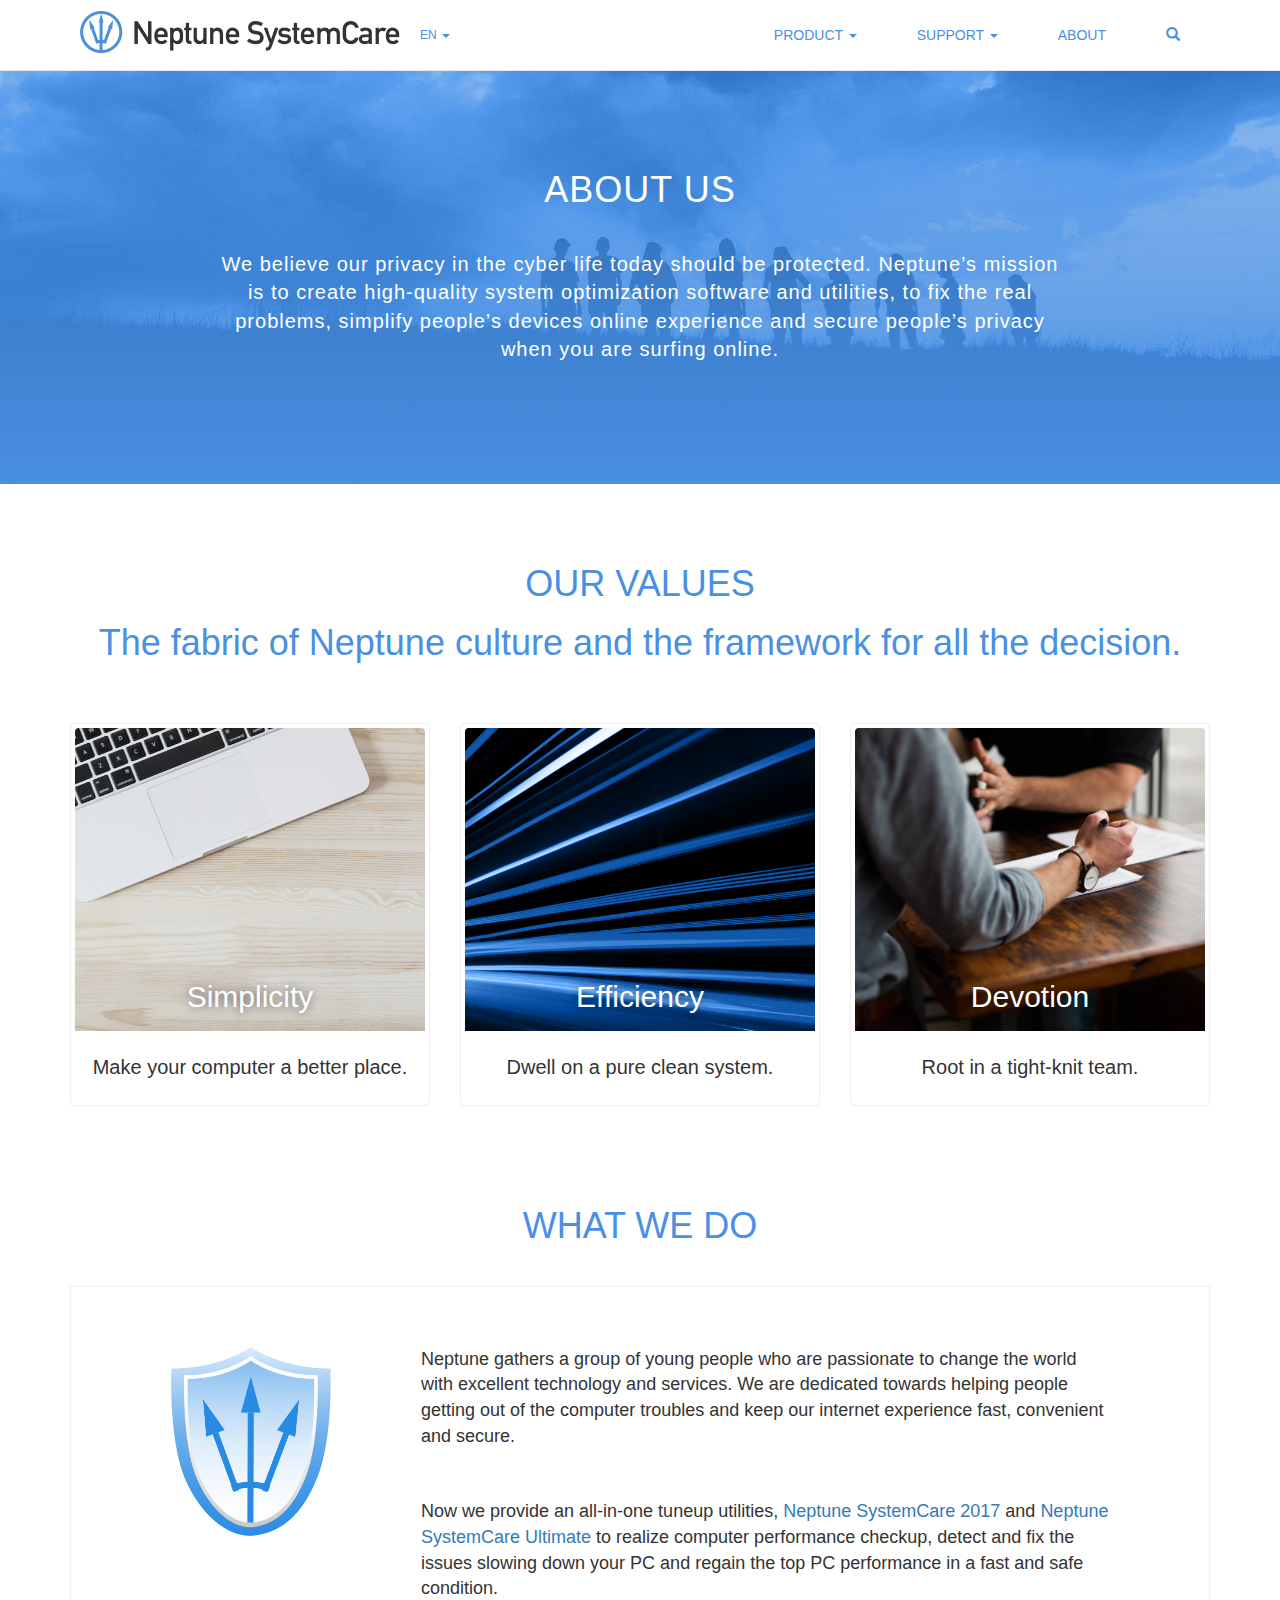
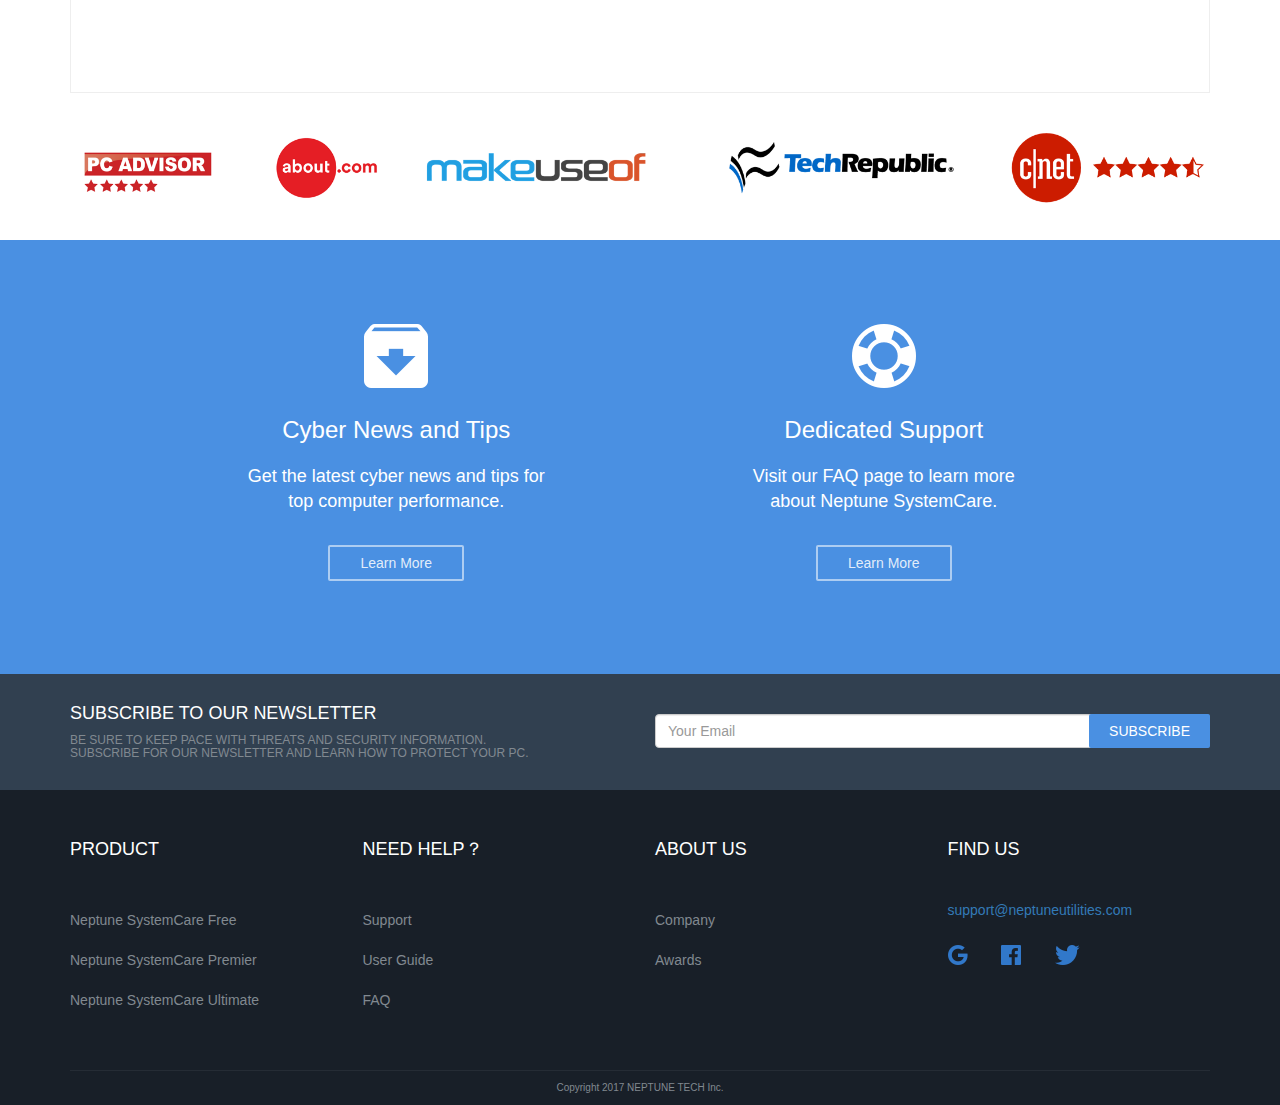
==== about.html @ d0ba2cf9 "test" ====
<!DOCTYPE html>
<html lang="en">

<head>
    <meta charset="utf-8">
    <meta http-equiv="X-UA-Compatible" content="IE=edge">
    <meta name="viewport" content="width=device-width, initial-scale=1">
    <meta name="author" content="LIUYIMING">
    <meta name="description" content="Neptune Utilities - Free download - Speed up PC, Scan and clean registry, remove junk files and malware, fix and optimize computer performance.">
    <meta name="title" content="Neptune Utilities - Free PC optimization, clean and secure tool.">
    <title>Neptune Utilities - Free PC optimization, clean and secure tool</title>

    <!-- Bootstrap Core CSS -->
    <link href="css/bootstrap.min.css" rel="stylesheet">

    <!-- Custom CSS -->
    <link href="css/fontface.css" rel="stylesheet">
    <link href="css/main.css" rel="stylesheet">

    <!--[if lt IE 9]>
        <script src="https://oss.maxcdn.com/libs/html5shiv/3.7.0/html5shiv.js"></script>
        <script src="https://oss.maxcdn.com/libs/respond.js/1.4.2/respond.min.js"></script>
    <![endif]-->

</head>

<!-- Body -->

<body>

    <!-- Navigation -->

    <nav class="navbar navbar-default navbar-fixed-top" role="navigation">
        <div class="container-fluid">
            <!-- Brand and toggle get grouped for better mobile display -->
            <div class="navbar-header">
                <button type="button" class="navbar-toggle collapsed" data-toggle="collapse" data-target="#bs-example-navbar-collapse-1" aria-expanded="false"> <span class="sr-only">Toggle navigation</span> <span class="icon-bar"></span> <span class="icon-bar"></span> <span class="icon-bar"></span> </button>
                <a class="navbar-brand" href="#"> <img class="img-responsive" src="img/logo_neptune.png" alt="Neptune SystemCare" title="Neptune SystemCare"> </a>
                <ul id="lang" class="nav navbar-nav">
                    <li class="dropdown"> <a href="#" class="dropdown-toggle" data-toggle="dropdown" role="button" aria-haspopup="true" aria-expanded="false">EN <span class="caret"></span></a>
                        <ul class="dropdown-menu">
                            <li><a href="#">DE</a></li>
                        </ul>
                    </li>
                </ul>
            </div>

            <!-- Collect the nav links, forms, and other content for toggling -->
            <div class="collapse navbar-collapse" id="bs-example-navbar-collapse-1">
                <ul class="nav navbar-nav navbar-right">
                    <li class="dropdown"> <a href="#" class="dropdown-toggle" data-hover="dropdown" role="button" aria-haspopup="true" aria-expanded="false">PRODUCT <span class="caret"></span></a>
                        <ul class="dropdown-menu">
                            <li><a href="#">Neptune SystemCare Ultimate</a></li>
                            <li role="separator" class="divider"></li>
                            <li><a href="#">Neptune SystemCare 2017</a></li>
                        </ul>
                    </li>
                    <li class="dropdown"> <a href="#" class="dropdown-toggle" data-hover="dropdown" role="button" aria-haspopup="true" aria-expanded="false">SUPPORT <span class="caret"></span></a>
                        <ul class="dropdown-menu">
                            <li><a href="#">Support Center</a></li>
                            <li role="separator" class="divider"></li>
                            <li><a href="#">Contact Us</a></li>
                            <li role="separator" class="divider"></li>
                            <li><a href="#">Resources</a></li>
                        </ul>
                    </li>
                    <li><a href="#">ABOUT</a></li>
                    <li><a href="#"><span class="glyphicon glyphicon-search"></span></a></li>
                </ul>
            </div>
            <!-- /.navbar-collapse -->
        </div>
        <!-- /.container-fluid -->
    </nav>
    <!-- banner -->
    <section class="banner banner_about">
        <div class="container">
            <div class="row">
                <div class="col-md-12">
                    <h1>ABOUT US</h1>
                    <p>We believe our privacy in the cyber life today should be protected. Neptune’s mission is to create high-quality system optimization software and utilities, to fix the real problems, simplify people’s devices online experience and secure people’s privacy when you are surfing online. </p>
                </div>
            </div>
        </div>
    </section>

    <!-- company -->
    <section id="company_about">
        <div class="container">
            <div class="row">
                <div class="col-md-12">
                    <h1>OUR VALUES</h1>
                    <h4>The fabric of Neptune culture and the framework for all the decision.</h4>
                </div>
            </div>
            <div class="row">
                <div class="col-md-4">
                    <div class="thumbnail"> <img src="img/bg_about_simplicity.png">
                        <div class="caption">
                            <h2>Simplicity</h2>
                            <p>Make your computer a better place.</p>

                        </div>
                    </div>
                </div>
                <div class="col-md-4">
                    <div class="thumbnail"> <img src="img/bg_about_efficiency.png">
                        <div class="caption">
                            <h2>Efficiency</h2>
                            <p>Dwell on a pure clean system.</p>

                        </div>
                    </div>
                </div>
                <div class="col-md-4">
                    <div class="thumbnail"> <img src="img/bg_about_devotion.png">
                        <div class="caption">
                            <h2>Devotion</h2>
                            <p>Root in a tight-knit team.</p>

                        </div>
                    </div>
                </div>
            </div>
            <div class="row">
                <div class="col-md-12">
                    <h1>WHAT WE DO</h1>
                    <div class="media">
                        <div class="media-left">
                            <a href="#"> <img class="media-object" src="img/icon_neptune.png"> </a>
                        </div>
                        <div class="media-body">
                            <p>Neptune gathers a group of young people who are passionate to change the world with excellent technology and services. We are dedicated towards helping people getting out of the computer troubles and keep our internet experience fast, convenient and secure. </p>
                            <p>Now we provide an all-in-one tuneup utilities, <a>Neptune SystemCare 2017</a> and <a>Neptune SystemCare Ultimate</a> to realize computer performance checkup, detect and fix the issues slowing down your PC and regain the top PC performance in a fast and safe condition.</p>
                        </div>
                    </div>
                </div>
            </div>
        </div>
    </section>

    <!-- media icons -->
    <section class="media_icons">
        <div class="container">
            <div class="row">
                <div class="col-md-12"> <img src="img/img_media.png"></div>
            </div>
        </div>
    </section>
    <!-- help -->
    <section class="help_about">
        <div class="container">
            <div class="row">
                <div class="col-md-1"></div>
                <div class="col-md-5">
                    <div class="thumbnail"> <img src="img/icon_whithe_news.png">
                        <div class="caption">
                            <h3>Cyber News and Tips</h3>
                            <p>Get the latest cyber news and tips for top computer performance.</p>
                            <p><a class="btn  btn-default" role="button">Learn More</a></p>
                        </div>
                    </div>

                </div>
                <div class="col-md-5">
                    <div class="thumbnail"> <img src="img/icon_white_support.png">
                        <div class="caption">
                            <h3>Dedicated Support</h3>
                            <p>Visit our FAQ page to learn more about Neptune SystemCare. </p>
                            <p><a class="btn  btn-default" role="button">Learn More</a></p>
                        </div>
                    </div>
                </div>
                <div class="col-md-1"></div>
            </div>
        </div>
    </section>
    <!-- subscribe -->
    <section class="subscribe">
        <div class="container">
            <div class="row">
                <div class="col-md-6">
                    <h4>SUBSCRIBE TO OUR NEWSLETTER</h4>
                    <h6>BE SURE TO KEEP PACE WITH THREATS AND SECURITY INFORMATION. <br> SUBSCRIBE FOR OUR NEWSLETTER AND LEARN HOW TO PROTECT YOUR PC.</h6>
                </div>
                <div class="col-md-6">
                    <form class="form-inline">
                        <input type="email" class="form-control" id="" placeholder="Your Email">
                        <button type="submit" class="btn btn-info">SUBSCRIBE</button>
                    </form>
                </div>
            </div>
        </div>
    </section>
    <!-- footer -->
    <footer>
        <div class="container">
            <div class="row">
                <div class="col-md-3">
                    <h4>PRODUCT</h4>
                    <ul class="list-unstyled">
                        <li> <a href="#">Neptune SystemCare Free</a> </li>
                        <li> <a href="#">Neptune SystemCare Premier</a> </li>
                        <li> <a href="#">Neptune SystemCare Ultimate</a> </li>
                    </ul>
                </div>
                <div class="col-md-3">
                    <h4>NEED HELP？</h4>
                    <ul class="list-unstyled">
                        <li> <a href="#">Support</a> </li>
                        <li> <a href="#">User Guide</a> </li>
                        <li> <a href="#">FAQ</a> </li>
                    </ul>
                </div>
                <div class="col-md-3">
                    <h4>ABOUT US</h4>
                    <ul class="list-unstyled">
                        <li> <a href="#">Company</a> </li>
                        <li> <a href="#">Awards</a> </li>
                    </ul>
                </div>
                <div class="col-md-3">
                    <h4>FIND US</h4>
                    <p><a>support@neptuneutilities.com</a></p>
                    <ul class="list-inline">
                        <li>
                            <a href="#"><img src="img/icon_google.png"></a>
                        </li>
                        <li>
                            <a href="#"><img src="img/icon_facebook.png"></a>
                        </li>
                        <li>
                            <a href="#"><img src="img/icon_twitter.png"></a>
                        </li>
                    </ul>
                </div>
            </div>
            <div class="row">
                <div class="col-md-12">
                    <p class="text-center">Copyright 2017 NEPTUNE TECH Inc. </p>
                </div>
            </div>
        </div>
    </footer>

    <!-- jQuery -->
    <script src="js/jquery.js"></script>

    <!-- Bootstrap Core JavaScript -->
    <script src="js/bootstrap.min.js"></script>

    <!-- Scrolling Nav JavaScript -->
    <script src="js/jquery.easing.min.js"></script>
    <script src="js/custom.js"></script>
</body>

</html>
---- css/fontface.css ----
@charset "UTF-8";
/* FONT FACE */
---- css/main.css ----
/*
 * Copyright 2013-2016 Start Bootstrap
 * Licensed under MIT (https://github.com/BlackrockDigital/startbootstrap/blob/gh-pages/LICENSE)
 */

html,
body {
    width: 100%;
    height: 100%;
}


/* Medium devices (desktops, 992px and up) */

@media (min-width:992px) {}


/* Large devices (large desktops, 1200px and up) */

@media (min-width: 1200px) {}


/* Small devices (tablets, 768px and up) */

@media(min-width:768px) {
    .navbar {
        padding: 10px 0;
        transition: all .3s ease-in-out;
    }
    .top-nav-collapse {
        padding: 0;
        font-size: 12px;
    }
    .top-nav-collapse .navbar-brand>img {
        transform: scale(0.7);
        transition: all .3s ease-in-out
    }
    .top-nav-collapse #lang {
        transform: translate(-50px);
        transition: all .3s ease-in-out;
    }
}


/* ============ bootstrap style redefine ============ */

.navbar-brand {
    padding: 0 0 0 80px;
}

.navbar-header #lang {
    -webkit-transition: all .4s ease-in-out;
    transition: all .4s ease-in-out;
    font-size: 12px;
}

.navbar-brand>img {
    transition: all .3s ease-in-out;
    width: 320px;
}

.navbar-right {
    padding-right: 80px;
}

.navbar-right>li {
    margin-left: 20px;
}

.navbar-default {
    background-color: #fff;
}

.nav>li>a {
    padding: 10px 20px;
    margin-top: 5px;
}

.navbar-nav>li>.dropdown-menu {
    margin-top: -1px;
    z-index: 9;
    border-top-left-radius: 4px;
}

.dropdown-menu>li>a {
    color: #4A4A4A;
    padding: 10px 20px;
}

.dropdown-menu>li>a:focus,
.dropdown-menu>li>a:hover {
    color: #4A90E2;
    text-decoration: none;
    background-color: transparent;
}

.navbar-default .navbar-nav>li>a {
    color: #4A90E2;
}

.navbar-default .navbar-nav>li>a:focus,
.navbar-default .navbar-nav>li>a:hover {
    color: #3178CA;
    background-color: transparent;
}

.navbar-default .navbar-nav>.open>a,
.navbar-default .navbar-nav>.open>a:focus,
.navbar-default .navbar-nav>.open>a:hover {
    color: #4A90E2;
    background-color: #fff;
    border: 1px solid #ccc;
    border-top-left-radius: 4px;
    border-top-right-radius: 4px;
    padding: 9px 19px;
    border-bottom: none;
    z-index: 10;
}

.jumbotron {
    background-color: transparent;
    padding-top: 100px;
    padding-bottom: 100px;
}

.table-striped>tbody>tr:nth-of-type(odd) {
    background-color: #F9FCFF;
}


/* button style redefine */

.btn,
.btn-lg {
    border: none;
    border-radius: 2px;
}

.btn,
.btn:hover {
    transition: all .3s ease-in-out;
}

.btn {
    padding: 8px 28px;
}

.btn-lg {
    padding: 12px 30px;
}

.btn-primary,
.btn-primary:visited,
.btn-primary:focus {
    background-color: #FF6D00;
}

.btn-primary:hover {
    background-color: #FF9F00;
}

.btn-primary.active.focus,
.btn-primary.active:focus,
.btn-primary.active:hover,
.btn-primary:active.focus,
.btn-primary:active:focus,
.btn-primary:active:hover,
.open>.dropdown-toggle.btn-primary.focus,
.open>.dropdown-toggle.btn-primary:focus,
.open>.dropdown-toggle.btn-primary:hover {
    background-color: #FF9F00;
    border: none;
}

.btn-default,
.btn-default:visited,
.btn-default:focus {
    background-color: transparent;
    color: rgba(255, 255, 255, 0.85);
    border: 2px solid rgba(255, 255, 255, 0.55);
    padding-top: 10px;
    padding-bottom: 10px;
}

.btn-default:hover {
    background-color: transparent;
    color: #fff;
    border: 2px solid #fff;
}

.btn-default.active.focus,
.btn-default.active:focus,
.btn-default.active:hover,
.btn-default:active.focus,
.btn-default:active:focus,
.btn-default:active:hover,
.open>.dropdown-toggle.btn-default.focus,
.open>.dropdown-toggle.btn-default:focus,
.open>.dropdown-toggle.btn-default:hover {
    background-color: transparent;
    color: #fff;
    border: 2px solid #fff;
}

.btn-info,
.btn-info:visited,
.btn-info:focus {
    background-color: #4a90e2;
}

.btn-info:hover {
    background-color: #5bc0de;
}

.btn-info.active.focus,
.btn-info.active:focus,
.btn-info.active:hover,
.btn-info:active.focus,
.btn-info:active:focus,
.btn-info:active:hover,
.open>.dropdown-toggle.btn-info.focus,
.open>.dropdown-toggle.btn-info:focus,
.open>.dropdown-toggle.btn-info:hover {
    background-color: #5bc0de;
}

.btn-success,
.btn-success:visited,
.btn-success:focus,
.btn-success:active {
    background-color: #8CFF8C;
    color: #000;
}

.btn-success:hover {
    background-color: #80fdc4;
    color: #000;
}

.btn-success.active.focus,
.btn-success.active:focus,
.btn-success.active:hover,
.btn-success:active.focus,
.btn-success:active:focus,
.btn-success:active:hover,
.open>.dropdown-toggle.btn-success.focus,
.open>.dropdown-toggle.btn-success:focus,
.open>.dropdown-toggle.btn-success:hover {
    background-color: #80fdc4;
    color: #000;
}


/* ============== building css =============*/

.banner {
    padding: 120px 0 20px 0;
    background-color: #4A90E2;
    color: #fff;
    letter-spacing: 1px;
}

.btn-link-light {
    color: #ccc;
    font-weight: lighter;
}


/*========== footer ============*/

footer {
    color: #818990;
    background-color: #181f28;
    padding-top: 40px;
}

footer h4 {
    color: #fff;
    margin-bottom: 40px;
    font-weight: normal;
}

footer p.text-center {
    font-size: 10px;
    font-weight: lighter;
    border-top: 1px solid #252c35;
    padding-top: 10px;
    margin-top: 40px;
}

footer .list-unstyled {
    line-height: 40px;
}

footer .list-unstyled a {
    color: #818990;
}

footer .list-inline {
    margin-top: 24px;
}

footer .list-inline img {
    width: 50%;
}


/*========== subscribe ============*/

.subscribe {
    color: #fff;
    background-color: #314050;
    padding-top: 20px;
    padding-bottom: 20px;
}

.subscribe h6 {
    font-weight: normal;
    color: #818990;
}

.subscribe .form-inline {
    margin-top: 20px;
    position: relative;
}

.subscribe .form-control {
    width: 100%;
}

.subscribe form .btn-info {
    position: absolute;
    right: 0;
    top: 0;
    padding: 7px 20px;
}


/* ======== index page =========*/

#banner_index {
    height: auto;
    background: url(../img/banner_index.png) no-repeat right top #3178CA;
}

#banner_index h5 {
    margin-top: 20px;
    margin-bottom: 50px;
    font-size: 15px;
    font-weight: lighter;
}

#banner_index h6 {
    font-size: 13px;
    font-weight: lighter;
}

#banner_index .btn {
    margin-right: 50px;
}

#banner_index .btn.btn-primary {
    padding-left: 60px;
    padding-right: 60px;
}


/*======================*/

#screenshot_index {
    color: #4A90E2;
    background-color: #fff;
    padding-top: 60px;
    padding-bottom: 60px;
}

#screenshot_index h2 {
    font-weight: lighter;
    font-size: 36px;
}

#screenshot_index .thumbnail {
    margin-top: 60px;
    color: #4a4a4a;
    border: none;
}

#screenshot_index .thumbnail img {
    width: 64px;
    margin-bottom: 20px;
}


/*======================*/

#feature_index {
    color: #4A90E2;
    background-color: #ECF3FA;
    padding-top: 60px;
    padding-bottom: 60px;
}

#feature_index h1 {
    margin-bottom: 60px;
}

#feature_index .thumbnail {
    background-color: transparent;
    border: none;
}

#feature_index .thumbnail img {
    width: 120px;
    margin-bottom: 40px;
}

#feature_index .thumbnail p {
    color: #4a4a4a;
    padding: 20px 40px 0 40px;
}


/*======================*/

#review_index {
    color: #fff;
    background-color: #4A90E2;
    padding-top: 60px;
    padding-bottom: 60px;
}

#review_index h2 {
    color: #F8E71C;
}

#review_index p {
    padding: 20px 40px 0 40px;
    font-style: italic;
    font-weight: lighter;
    font-size: 18px;
    text-indent: 40px;
}

#review_index p span {
    display: block;
    font-weight: bold;
    font-size: 12px;
    font-style: normal;
    text-align: right;
    padding-top: 20px;
}


/*======================*/

.media_icons img {
    width: 100%;
    text-align: center;
}


/*======================*/

#products_index {
    color: #4A90E2;
    background-color: #ECF3FA;
    padding-top: 60px;
    padding-bottom: 60px;
}

#products_index h1 {
    margin-bottom: 50px;
}

#products_index .thumbnail {
    text-align: center;
    border: none;
    padding-top: 30px;
    transition: all .3s ease-in-out;
}

#products_index .thumbnail:hover {
    transition: all .3s ease-in-out;
    box-shadow: 0 0 40px rgba(0, 0, 0, 0.1);
}

#products_index .thumbnail img {
    width: 100%;
}

#products_index .thumbnail h3 span {
    font-weight: lighter;
}


/* ======== products page =========*/

.banner_products {
    height: auto;
    background: url(../img/banner_products.png) no-repeat left bottom #3178CA;
    background-size: cover;
}

.banner_products .box_position {
    margin-left: -120px;
    margin-bottom: -60px;
}

.banner_products .box_text {
    padding-top: 30px;
}

.banner_products .box_text h2 {
    font-weight: lighter;
    padding: 20px 0 40px 0;
}

.banner_products .box_text h6 {
    font-weight: lighter;
    color: #f9fcff;
}


/*=================*/

.products_table {
    background-color: #fff;
    padding-top: 60px;
    padding-bottom: 60px;
}

.products_table thead .btn {
    margin-bottom: 10px;
}

.products_table h2 {
    margin-bottom: 60px;
    color: #4A90E2;
}

.products_table .table {
    border: 1px solid #ECF3FA;
}

.products_table .table td {
    vertical-align: middle;
    border-top-color: #ECF3FA;
}

.products_table .table td:first-child {
    text-align: left;
    border-right: 1px solid #ECF3FA;
}

.products_table .table td:last-child {
    background-color: #fff;
    border-left: 1px solid #ECF3FA;
}

.products_table .table .glyphicon {
    font-size: 24px;
    color: #ccc;
}

.products_table .table td:last-child .glyphicon {
    color: #FF6D00;
}

.products_table .media {
    padding: 10px 0 0 20px;
}

.products_table .media img {
    margin-right: 10px;
}

.products_table .media h4 {
    font-weight: normal;
}

.products_table .media p,
.products_table .table td span {
    color: #999;
    font-size: 12px;
}


/*=================*/

.feature_products {
    padding: 100px 0 60px 0;
    background-color: #ecf3fa;
    text-align: center;
}

.feature_products .thumbnail {
    background-color: transparent;
    border: none;
}

.feature_products .thumbnail h4 {
    color: #4a90e2;
    margin-top: 20px;
    margin-bottom: 20px;
}

.feature_products .thumbnail img {
    height: 138px;
}


/* ======== products page =========*/

.banner_about {
    height: auto;
    background: url(../img/banner_about.png) no-repeat right top #3178CA;
    background-size: cover;
    text-align: center;
    padding: 150px 0 80px 0;
}

.banner_about p {
    font-weight: lighter;
    font-size: 20px;
    padding: 30px 150px;
}


/*==============*/

#company_about {
    text-align: center;
}

#company_about h1 {
    color: #4a90e2;
    margin-top: 80px;
}

#company_about h1~h4 {
    color: #4a90e2;
    font-size: 36px;
    font-weight: lighter;
    padding-top: 10px;
    padding-bottom: 50px;
}

#company_about .thumbnail {
    border-color: #eee;
}

#company_about .thumbnail .caption h2 {
    margin-top: -60px;
    margin-bottom: 40px;
    color: #fff;
    text-shadow: 0 0 10px rgba(0, 0, 0, 0.5);
}

#company_about .thumbnail .caption p {
    font-size: 20px
}


/*==============*/

#company_about .media {
    text-align: left;
    padding: 60px 100px 40px;
    margin-top: 40px;
    border: 1px solid #eee;
}

#company_about .media img {
    width: 160px;
}

#company_about .media p {
    padding-left: 80px;
    padding-bottom: 40px;
    font-size: 18px;
}


/*==============*/

.help_about {
    background-color: #4a90e2;
    padding-top: 80px;
    padding-bottom: 40px;
    text-align: center;
}

.help_about .thumbnail {
    background-color: transparent;
    border: none;
}

.help_about .thumbnail .btn {
    padding: 6px 30px;
}

.help_about .thumbnail .caption {
    color: #fff;
}

.help_about .thumbnail .caption p {
    font-size: 18px;
    font-weight: lighter;
    padding: 10px 60px;
}


/* ======== contact page =========*/

.banner_contact {
    background: url(../img/banner_contact.png) no-repeat center center #3178CA;
    background-size: cover;
}

.form_contact {
    padding-top: 60px;
    padding-bottom: 60px;
}

.form_contact .form-control {
    border: 1px solid #BBDDFF;
    background-color: #ecf3fa;
}


/* ======== support page =========*/

#support_center {
    background-color: #ecf3fa;
    padding-bottom: 100px;
}

.banner_support {
    background: url(../img/banner_support.png) no-repeat left top #3178CA;
    background-size: cover;
    padding-bottom: 300px;
}

.thumbnail_group {
    background-color: #fff;
    margin-top: -200px;
    margin-bottom: 50px;
    padding: 60px 100px 40px;
}

.thumbnail_group .thumbnail {
    border: none;
    background-color: transparent;
    text-align: center;
    padding: 0 20px;
}

.thumbnail_group .thumbnail h2,
.thumbnail_group~.row .media-body h2 {
    color: #4a90e2;
}

.thumbnail_group .thumbnail img {
    width: 72px;
}

.thumbnail_group .thumbnail .btn {
    margin-top: 10px;
}

.thumbnail_group~.row {
    padding: 60px 150px;
    background-color: #fff;
}

.thumbnail_group~.row .media img {
    width: 72px;
}

.thumbnail_group~.row .media-body {
    padding: 0 220px 0 50px;
}

.thumbnail_group~.row .media-body p {
    font-size: 18px;
    padding: 10px 0;
}
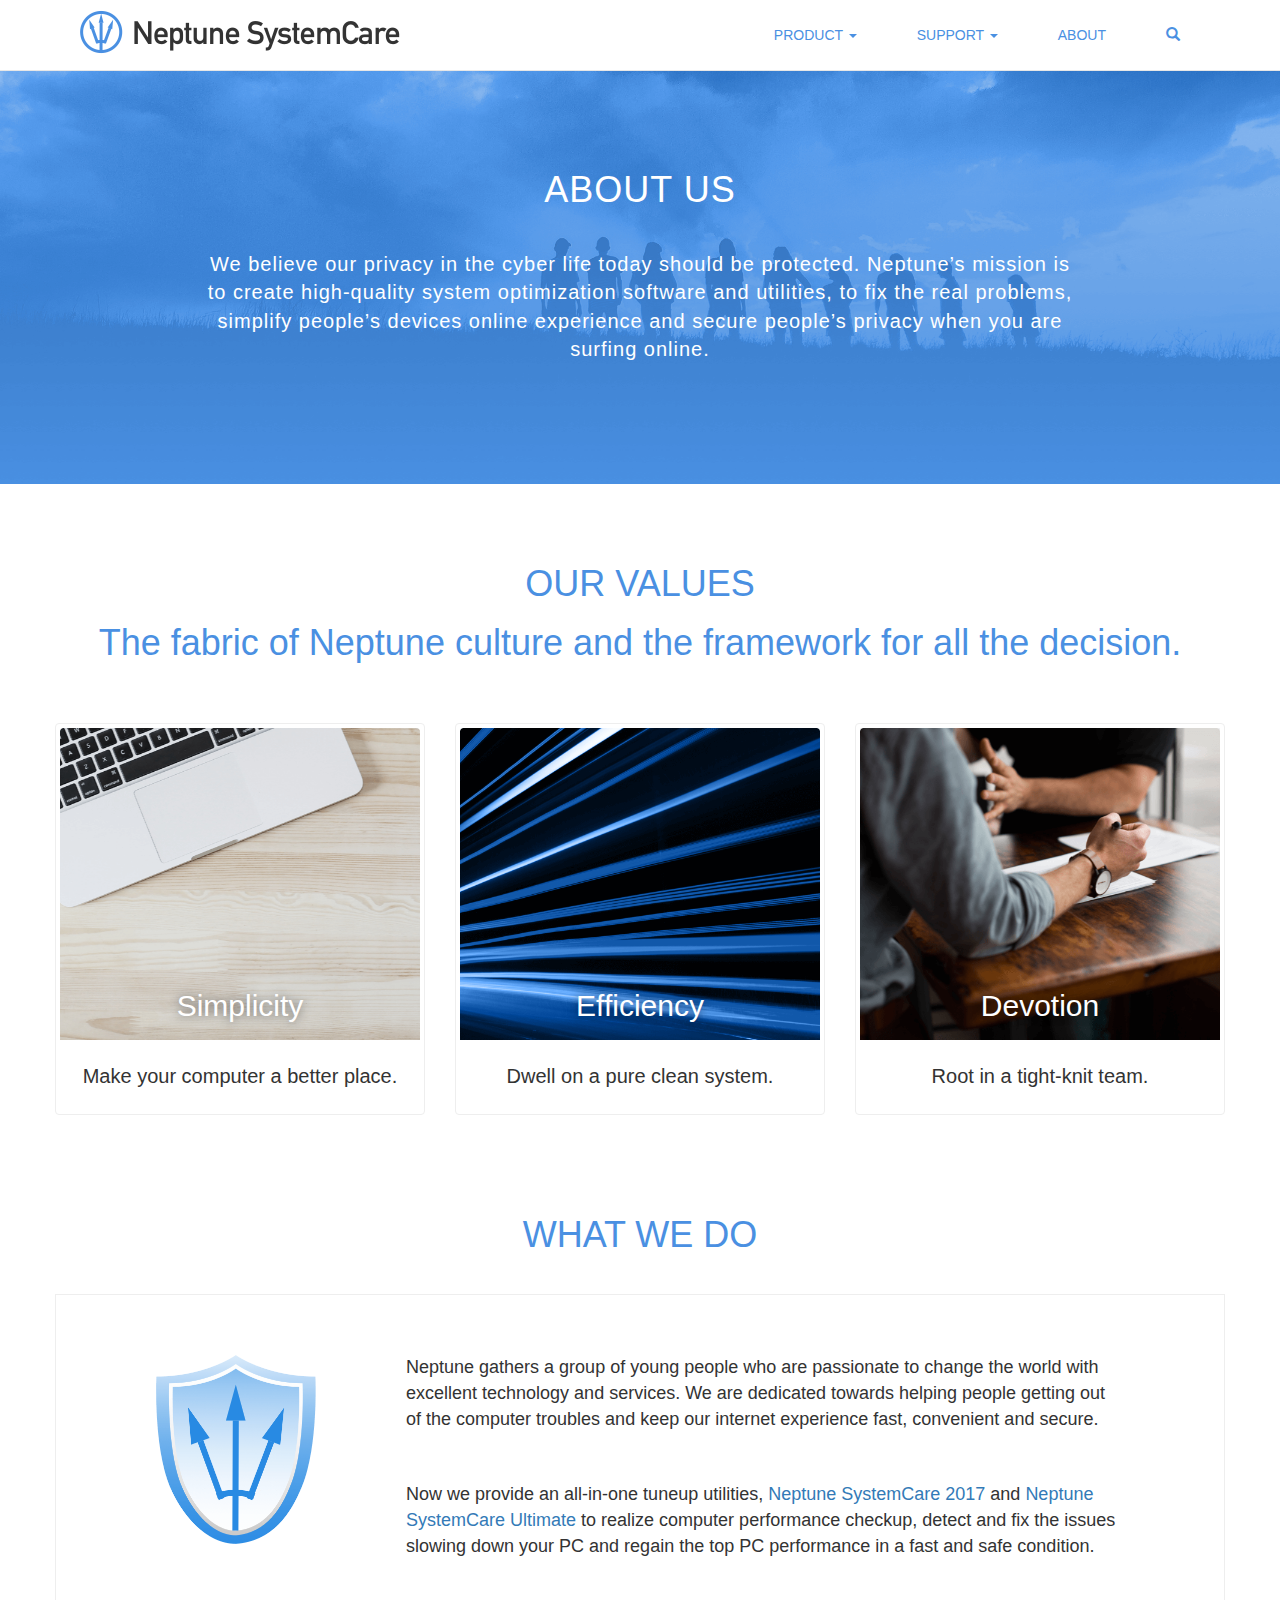
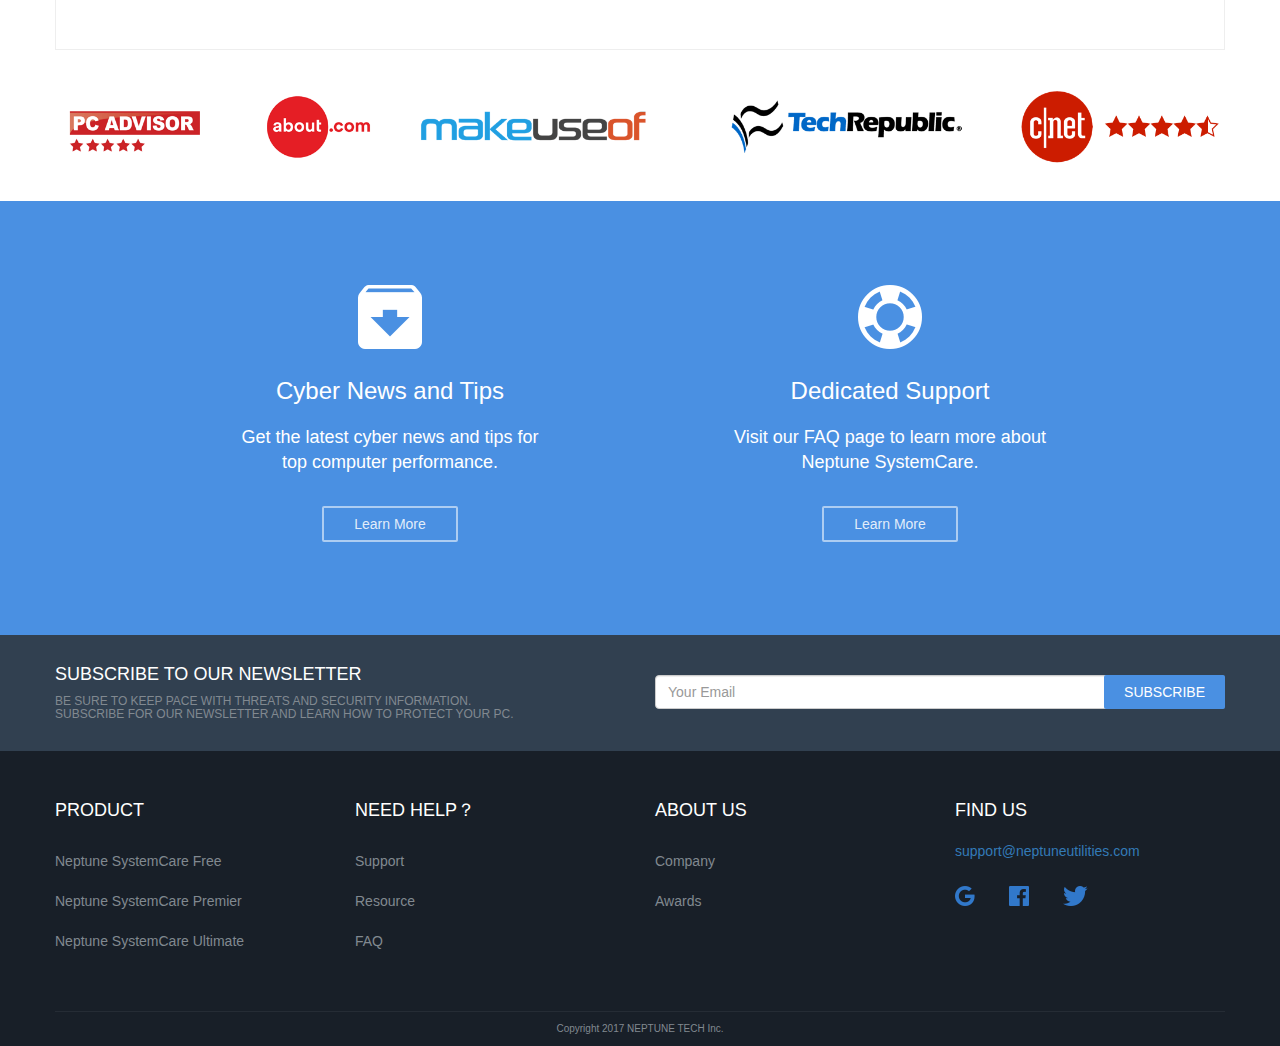
==== commit b518c4e1: "search" ====
--- a/about.html
+++ b/about.html
@@ -14,7 +14,7 @@
     <link href="css/bootstrap.min.css" rel="stylesheet">
 
     <!-- Custom CSS -->
-    <link href="css/fontface.css" rel="stylesheet">
+
     <link href="css/main.css" rel="stylesheet">
 
     <!--[if lt IE 9]>
@@ -35,36 +35,30 @@
             <!-- Brand and toggle get grouped for better mobile display -->
             <div class="navbar-header">
                 <button type="button" class="navbar-toggle collapsed" data-toggle="collapse" data-target="#bs-example-navbar-collapse-1" aria-expanded="false"> <span class="sr-only">Toggle navigation</span> <span class="icon-bar"></span> <span class="icon-bar"></span> <span class="icon-bar"></span> </button>
-                <a class="navbar-brand" href="#"> <img class="img-responsive" src="img/logo_neptune.png" alt="Neptune SystemCare" title="Neptune SystemCare"> </a>
-                <ul id="lang" class="nav navbar-nav">
-                    <li class="dropdown"> <a href="#" class="dropdown-toggle" data-toggle="dropdown" role="button" aria-haspopup="true" aria-expanded="false">EN <span class="caret"></span></a>
-                        <ul class="dropdown-menu">
-                            <li><a href="#">DE</a></li>
-                        </ul>
-                    </li>
-                </ul>
+                <a class="navbar-brand" href="index.html"> <img class="img-responsive" src="img/logo_neptune.png" alt="Neptune SystemCare" title="Neptune SystemCare"> </a>
+
             </div>
 
             <!-- Collect the nav links, forms, and other content for toggling -->
             <div class="collapse navbar-collapse" id="bs-example-navbar-collapse-1">
                 <ul class="nav navbar-nav navbar-right">
-                    <li class="dropdown"> <a href="#" class="dropdown-toggle" data-hover="dropdown" role="button" aria-haspopup="true" aria-expanded="false">PRODUCT <span class="caret"></span></a>
+                    <li class="dropdown"> <a class="dropdown-toggle" data-hover="dropdown" role="button" aria-haspopup="true" aria-expanded="false">PRODUCT <span class="caret"></span></a>
                         <ul class="dropdown-menu">
-                            <li><a href="#">Neptune SystemCare Ultimate</a></li>
+                            <li><a href="system-care-ultimate.html">Neptune SystemCare Ultimate</a></li>
                             <li role="separator" class="divider"></li>
-                            <li><a href="#">Neptune SystemCare 2017</a></li>
+                            <li><a href="system-care-2017.html">Neptune SystemCare 2017</a></li>
                         </ul>
                     </li>
-                    <li class="dropdown"> <a href="#" class="dropdown-toggle" data-hover="dropdown" role="button" aria-haspopup="true" aria-expanded="false">SUPPORT <span class="caret"></span></a>
+                    <li class="dropdown"> <a class="dropdown-toggle" data-hover="dropdown" role="button" aria-haspopup="true" aria-expanded="false">SUPPORT <span class="caret"></span></a>
                         <ul class="dropdown-menu">
-                            <li><a href="#">Support Center</a></li>
+                            <li><a href="support.html">Support Center</a></li>
                             <li role="separator" class="divider"></li>
-                            <li><a href="#">Contact Us</a></li>
+                            <li><a href="contact.html">Contact Us</a></li>
                             <li role="separator" class="divider"></li>
-                            <li><a href="#">Resources</a></li>
+                            <li><a href="resource.html">Resources</a></li>
                         </ul>
                     </li>
-                    <li><a href="#">ABOUT</a></li>
+                    <li><a href="about.html">ABOUT</a></li>
                     <li><a href="#"><span class="glyphicon glyphicon-search"></span></a></li>
                 </ul>
             </div>
@@ -73,7 +67,7 @@
         <!-- /.container-fluid -->
     </nav>
     <!-- banner -->
-    <section class="banner banner_about">
+    <section class="banner banner-about">
         <div class="container">
             <div class="row">
                 <div class="col-md-12">
@@ -85,7 +79,7 @@
     </section>
 
     <!-- company -->
-    <section id="company_about">
+    <section id="company-about">
         <div class="container">
             <div class="row">
                 <div class="col-md-12">
@@ -140,7 +134,7 @@
     </section>
 
     <!-- media icons -->
-    <section class="media_icons">
+    <section class="review-index">
         <div class="container">
             <div class="row">
                 <div class="col-md-12"> <img src="img/img_media.png"></div>
@@ -148,7 +142,7 @@
         </div>
     </section>
     <!-- help -->
-    <section class="help_about">
+    <section class="help-about">
         <div class="container">
             <div class="row">
                 <div class="col-md-1"></div>
@@ -208,7 +202,7 @@
                     <h4>NEED HELP？</h4>
                     <ul class="list-unstyled">
                         <li> <a href="#">Support</a> </li>
-                        <li> <a href="#">User Guide</a> </li>
+                        <li> <a href="#">Resource</a> </li>
                         <li> <a href="#">FAQ</a> </li>
                     </ul>
                 </div>
--- a/css/main.css
+++ b/css/main.css
@@ -35,28 +35,22 @@
         transform: scale(0.7);
         transition: all .3s ease-in-out
     }
-    .top-nav-collapse #lang {
-        transform: translate(-50px);
-        transition: all .3s ease-in-out;
-    }
 }
 
 
 /* ============ bootstrap style redefine ============ */
+
+.container {
+    width: 1200px;
+}
 
 .navbar-brand {
     padding: 0 0 0 80px;
 }
 
-.navbar-header #lang {
-    -webkit-transition: all .4s ease-in-out;
-    transition: all .4s ease-in-out;
-    font-size: 12px;
-}
-
 .navbar-brand>img {
+    width: 320px;
     transition: all .3s ease-in-out;
-    width: 320px;
 }
 
 .navbar-right {
@@ -74,6 +68,10 @@
 .nav>li>a {
     padding: 10px 20px;
     margin-top: 5px;
+}
+
+.dropdown-menu {
+    cursor: pointer;
 }
 
 .navbar-nav>li>.dropdown-menu {
@@ -127,6 +125,70 @@
     background-color: #F9FCFF;
 }
 
+.breadcrumb {
+    background-color: transparent;
+    padding: 0;
+}
+
+
+/* nav search */
+
+#search {
+    position: relative;
+    display: inline-block;
+    padding-left: 30px;
+   
+}
+
+#search-input {
+    border: none;
+    outline: none;
+    padding: 6px 8px;
+    font-size: 24px;
+    font-weight: lighter;
+    width: 0;
+    opacity: 0;
+    background-color: transparent;
+    position: absolute;
+    top: 0;
+    right: 0;
+    transition: all .4s ease-in-out;
+    z-index: 3;
+   
+}
+
+#search-input:focus {
+   
+    width: 420px;
+    background-color: #fff;
+    border-bottom: 1px solid #BBB;
+    cursor: text;
+    opacity: 1;
+    
+    transition: all .4s ease-in-out;
+    z-index: 1;
+}
+
+#search-submit {
+    border: none;
+    outline: none;
+    background-color: #fff;
+    text-indent: -10000px;
+    display: inline-block;
+    width: 15px;
+    height: 30px;
+    background: url("../img/icon_search.png") no-repeat center center;
+    background-size: 15px;
+    position: absolute;
+    top: 10px;
+    right: 0;
+    z-index: 2;
+   
+    
+}
+
+#search-submit:focus {}
+
 
 /* button style redefine */
 
@@ -265,6 +327,28 @@
     font-weight: lighter;
 }
 
+.btn-black,
+.btn-black:hover {
+    background-color: #000;
+    color: #fff;
+    font-weight: lighter;
+    font-size: 12px;
+    padding: 8px 10px;
+    cursor: pointer;
+}
+
+.btn-black .glyphicon {
+    top: 2px;
+}
+
+.bg-white {
+    background-color: #fff;
+}
+
+.quote {
+    font-family: "Times New Roman", Georgia, Serif;
+}
+
 
 /*========== footer ============*/
 
@@ -276,7 +360,7 @@
 
 footer h4 {
     color: #fff;
-    margin-bottom: 40px;
+    margin-bottom: 20px;
     font-weight: normal;
 }
 
@@ -338,28 +422,28 @@
 
 /* ======== index page =========*/
 
-#banner_index {
+#banner-index {
+    background: url(../img/banner_index.png) no-repeat right top #3178CA;
     height: auto;
-    background: url(../img/banner_index.png) no-repeat right top #3178CA;
-}
-
-#banner_index h5 {
-    margin-top: 20px;
-    margin-bottom: 50px;
-    font-size: 15px;
-    font-weight: lighter;
-}
-
-#banner_index h6 {
-    font-size: 13px;
-    font-weight: lighter;
-}
-
-#banner_index .btn {
+}
+
+#banner-index h5 {
+    font-size: 14px;
+    font-weight: normal;
+}
+
+#banner-index h6 {
+    font-size: 12px;
+    font-weight: normal;
+    margin-bottom: -10px;
+}
+
+#banner-index .btn {
     margin-right: 50px;
-}
-
-#banner_index .btn.btn-primary {
+    margin-top: 60px;
+}
+
+#banner-index .btn.btn-primary {
     padding-left: 60px;
     padding-right: 60px;
 }
@@ -367,25 +451,25 @@
 
 /*======================*/
 
-#screenshot_index {
+#screenshot-index {
     color: #4A90E2;
     background-color: #fff;
     padding-top: 60px;
     padding-bottom: 60px;
 }
 
-#screenshot_index h2 {
+#screenshot-index h2 {
     font-weight: lighter;
     font-size: 36px;
 }
 
-#screenshot_index .thumbnail {
+#screenshot-index .thumbnail {
     margin-top: 60px;
     color: #4a4a4a;
     border: none;
 }
 
-#screenshot_index .thumbnail img {
+#screenshot-index .thumbnail img {
     width: 64px;
     margin-bottom: 20px;
 }
@@ -393,28 +477,28 @@
 
 /*======================*/
 
-#feature_index {
+#feature-index {
     color: #4A90E2;
     background-color: #ECF3FA;
     padding-top: 60px;
     padding-bottom: 60px;
 }
 
-#feature_index h1 {
+#feature-index h1 {
     margin-bottom: 60px;
 }
 
-#feature_index .thumbnail {
-    background-color: transparent;
-    border: none;
-}
-
-#feature_index .thumbnail img {
+#feature-index .thumbnail {
+    background-color: transparent;
+    border: none;
+}
+
+#feature-index .thumbnail img {
     width: 120px;
     margin-bottom: 40px;
 }
 
-#feature_index .thumbnail p {
+#feature-index .thumbnail p {
     color: #4a4a4a;
     padding: 20px 40px 0 40px;
 }
@@ -422,18 +506,18 @@
 
 /*======================*/
 
-#review_index {
+#review-index {
     color: #fff;
     background-color: #4A90E2;
     padding-top: 60px;
     padding-bottom: 60px;
 }
 
-#review_index h2 {
+#review-index h2 {
     color: #F8E71C;
 }
 
-#review_index p {
+#review-index p {
     padding: 20px 40px 0 40px;
     font-style: italic;
     font-weight: lighter;
@@ -441,7 +525,7 @@
     text-indent: 40px;
 }
 
-#review_index p span {
+#review-index p span {
     display: block;
     font-weight: bold;
     font-size: 12px;
@@ -450,10 +534,7 @@
     padding-top: 20px;
 }
 
-
-/*======================*/
-
-.media_icons img {
+.review-index img {
     width: 100%;
     text-align: center;
 }
@@ -461,61 +542,61 @@
 
 /*======================*/
 
-#products_index {
+#products-index {
     color: #4A90E2;
     background-color: #ECF3FA;
     padding-top: 60px;
     padding-bottom: 60px;
 }
 
-#products_index h1 {
+#products-index h1 {
     margin-bottom: 50px;
 }
 
-#products_index .thumbnail {
+#products-index .thumbnail {
     text-align: center;
     border: none;
     padding-top: 30px;
     transition: all .3s ease-in-out;
 }
 
-#products_index .thumbnail:hover {
+#products-index .thumbnail:hover {
     transition: all .3s ease-in-out;
     box-shadow: 0 0 40px rgba(0, 0, 0, 0.1);
 }
 
-#products_index .thumbnail img {
+#products-index .thumbnail img {
     width: 100%;
 }
 
-#products_index .thumbnail h3 span {
-    font-weight: lighter;
+#products-index .thumbnail h3 {
+    font-weight: normal;
 }
 
 
 /* ======== products page =========*/
 
-.banner_products {
+.banner-products {
     height: auto;
     background: url(../img/banner_products.png) no-repeat left bottom #3178CA;
     background-size: cover;
 }
 
-.banner_products .box_position {
+.banner-products .box-position {
     margin-left: -120px;
     margin-bottom: -60px;
 }
 
-.banner_products .box_text {
+.banner-products .box-text {
     padding-top: 30px;
 }
 
-.banner_products .box_text h2 {
+.banner-products .box-text h2 {
     font-weight: lighter;
     padding: 20px 0 40px 0;
 }
 
-.banner_products .box_text h6 {
+.banner-products .box-text h6 {
     font-weight: lighter;
     color: #f9fcff;
 }
@@ -523,63 +604,63 @@
 
 /*=================*/
 
-.products_table {
+.products-table {
     background-color: #fff;
     padding-top: 60px;
     padding-bottom: 60px;
 }
 
-.products_table thead .btn {
+.products-table thead .btn {
     margin-bottom: 10px;
 }
 
-.products_table h2 {
+.products-table h2 {
     margin-bottom: 60px;
     color: #4A90E2;
 }
 
-.products_table .table {
+.products-table .table {
     border: 1px solid #ECF3FA;
 }
 
-.products_table .table td {
+.products-table .table td {
     vertical-align: middle;
     border-top-color: #ECF3FA;
 }
 
-.products_table .table td:first-child {
+.products-table .table td:first-child {
     text-align: left;
     border-right: 1px solid #ECF3FA;
 }
 
-.products_table .table td:last-child {
+.products-table .table td:last-child {
     background-color: #fff;
     border-left: 1px solid #ECF3FA;
 }
 
-.products_table .table .glyphicon {
+.products-table .table .glyphicon {
     font-size: 24px;
     color: #ccc;
 }
 
-.products_table .table td:last-child .glyphicon {
+.products-table .table td:last-child .glyphicon {
     color: #FF6D00;
 }
 
-.products_table .media {
+.products-table .media {
     padding: 10px 0 0 20px;
 }
 
-.products_table .media img {
+.products-table .media img {
     margin-right: 10px;
 }
 
-.products_table .media h4 {
+.products-table .media h4 {
     font-weight: normal;
 }
 
-.products_table .media p,
-.products_table .table td span {
+.products-table .media p,
+.products-table .table td span {
     color: #999;
     font-size: 12px;
 }
@@ -587,31 +668,31 @@
 
 /*=================*/
 
-.feature_products {
+.feature-products {
     padding: 100px 0 60px 0;
     background-color: #ecf3fa;
     text-align: center;
 }
 
-.feature_products .thumbnail {
-    background-color: transparent;
-    border: none;
-}
-
-.feature_products .thumbnail h4 {
+.feature-products .thumbnail {
+    background-color: transparent;
+    border: none;
+}
+
+.feature-products .thumbnail h4 {
     color: #4a90e2;
     margin-top: 20px;
     margin-bottom: 20px;
 }
 
-.feature_products .thumbnail img {
+.feature-products .thumbnail img {
     height: 138px;
 }
 
 
 /* ======== products page =========*/
 
-.banner_about {
+.banner-about {
     height: auto;
     background: url(../img/banner_about.png) no-repeat right top #3178CA;
     background-size: cover;
@@ -619,7 +700,7 @@
     padding: 150px 0 80px 0;
 }
 
-.banner_about p {
+.banner-about p {
     font-weight: lighter;
     font-size: 20px;
     padding: 30px 150px;
@@ -628,16 +709,16 @@
 
 /*==============*/
 
-#company_about {
+#company-about {
     text-align: center;
 }
 
-#company_about h1 {
+#company-about h1 {
     color: #4a90e2;
     margin-top: 80px;
 }
 
-#company_about h1~h4 {
+#company-about h1~h4 {
     color: #4a90e2;
     font-size: 36px;
     font-weight: lighter;
@@ -645,36 +726,36 @@
     padding-bottom: 50px;
 }
 
-#company_about .thumbnail {
+#company-about .thumbnail {
     border-color: #eee;
 }
 
-#company_about .thumbnail .caption h2 {
+#company-about .thumbnail .caption h2 {
     margin-top: -60px;
     margin-bottom: 40px;
     color: #fff;
     text-shadow: 0 0 10px rgba(0, 0, 0, 0.5);
 }
 
-#company_about .thumbnail .caption p {
+#company-about .thumbnail .caption p {
     font-size: 20px
 }
 
 
 /*==============*/
 
-#company_about .media {
+#company-about .media {
     text-align: left;
     padding: 60px 100px 40px;
     margin-top: 40px;
     border: 1px solid #eee;
 }
 
-#company_about .media img {
+#company-about .media img {
     width: 160px;
 }
 
-#company_about .media p {
+#company-about .media p {
     padding-left: 80px;
     padding-bottom: 40px;
     font-size: 18px;
@@ -683,27 +764,27 @@
 
 /*==============*/
 
-.help_about {
+.help-about {
     background-color: #4a90e2;
     padding-top: 80px;
     padding-bottom: 40px;
     text-align: center;
 }
 
-.help_about .thumbnail {
-    background-color: transparent;
-    border: none;
-}
-
-.help_about .thumbnail .btn {
+.help-about .thumbnail {
+    background-color: transparent;
+    border: none;
+}
+
+.help-about .thumbnail .btn {
     padding: 6px 30px;
 }
 
-.help_about .thumbnail .caption {
+.help-about .thumbnail .caption {
     color: #fff;
 }
 
-.help_about .thumbnail .caption p {
+.help-about .thumbnail .caption p {
     font-size: 18px;
     font-weight: lighter;
     padding: 10px 60px;
@@ -712,17 +793,17 @@
 
 /* ======== contact page =========*/
 
-.banner_contact {
+.banner-contact {
     background: url(../img/banner_contact.png) no-repeat center center #3178CA;
     background-size: cover;
 }
 
-.form_contact {
+.form-contact {
     padding-top: 60px;
     padding-bottom: 60px;
 }
 
-.form_contact .form-control {
+.form-contact .form-control {
     border: 1px solid #BBDDFF;
     background-color: #ecf3fa;
 }
@@ -730,58 +811,179 @@
 
 /* ======== support page =========*/
 
-#support_center {
+#support-center {
     background-color: #ecf3fa;
     padding-bottom: 100px;
 }
 
-.banner_support {
+.banner-support {
     background: url(../img/banner_support.png) no-repeat left top #3178CA;
     background-size: cover;
     padding-bottom: 300px;
 }
 
-.thumbnail_group {
+.thumbnail-group {
     background-color: #fff;
     margin-top: -200px;
     margin-bottom: 50px;
     padding: 60px 100px 40px;
 }
 
-.thumbnail_group .thumbnail {
+.thumbnail-group .thumbnail {
     border: none;
     background-color: transparent;
     text-align: center;
     padding: 0 20px;
 }
 
-.thumbnail_group .thumbnail h2,
-.thumbnail_group~.row .media-body h2 {
+.thumbnail-group .thumbnail h2,
+.thumbnail-group~.row .media-body h2 {
     color: #4a90e2;
 }
 
-.thumbnail_group .thumbnail img {
+.thumbnail-group .thumbnail img {
     width: 72px;
 }
 
-.thumbnail_group .thumbnail .btn {
+.thumbnail-group .thumbnail .btn {
     margin-top: 10px;
 }
 
-.thumbnail_group~.row {
+.thumbnail-group~.row {
     padding: 60px 150px;
     background-color: #fff;
 }
 
-.thumbnail_group~.row .media img {
+.thumbnail-group~.row .media img {
     width: 72px;
 }
 
-.thumbnail_group~.row .media-body {
+.thumbnail-group~.row .media-body {
     padding: 0 220px 0 50px;
 }
 
-.thumbnail_group~.row .media-body p {
+.thumbnail-group~.row .media-body p {
     font-size: 18px;
     padding: 10px 0;
 }
+
+
+/* ======== resource page =========*/
+
+.article {
+    padding-top: 100px;
+    padding-bottom: 100px;
+    background-color: #ecf3fa;
+}
+
+.article .nav-tabs {
+    font-size: 24px;
+}
+
+.article .nav-tabs li {
+    margin-right: 20px;
+}
+
+.article .bg-white {
+    padding: 30px;
+}
+
+.article-group a,
+.list-group a {
+    color: #4a4a4a;
+}
+
+.sidebar {
+    text-align: right;
+}
+
+.sidebar h1 {
+    color: #ff9f00;
+    padding-bottom: 40px;
+}
+
+.sidebar .list-group {
+    padding-top: 10px;
+    border-top: 1px solid #eee;
+}
+
+.article .article-list {
+    padding: 30px 0;
+    border-bottom: 1px solid #eee;
+}
+
+.article-list h6 span {
+    padding-left: 10px;
+}
+
+.article-list p {
+    margin-bottom: 20px;
+}
+
+.article-list .btn-black {
+    color: #fff;
+}
+
+.article-more {
+    text-align: center;
+    padding-top: 30px;
+}
+
+.article-more a {
+    font-size: 24px;
+    color: #999;
+    cursor: pointer;
+}
+
+.article-more a span {
+    top: 4px;
+    padding-left: 20px;
+}
+
+
+/*=====================*/
+
+.article-content {
+    padding: 0 60px;
+}
+
+.article-info {
+    border-bottom: 1px solid #eee;
+    padding-bottom: 10px;
+}
+
+.article-footer .article-info {
+    border: none;
+    border-top: 1px solid #eee;
+    padding: 20px 0 10px 0;
+}
+
+.article-info h5 {
+    color: #999;
+    float: left;
+}
+
+.article-body {
+    padding: 60px 0;
+}
+
+.article-body p {
+    padding: 20px 0px;
+    font-size: 16px;
+}
+
+.article-body .title {
+    font-size: 20px;
+    font-weight: bold;
+}
+
+.article-body ul {
+    font-weight: bold;
+    font-size: 16px;
+}
+
+.article-ol {
+    padding: 20px 40px;
+    margin-bottom: 20px;
+    background-color: #eee;
+}
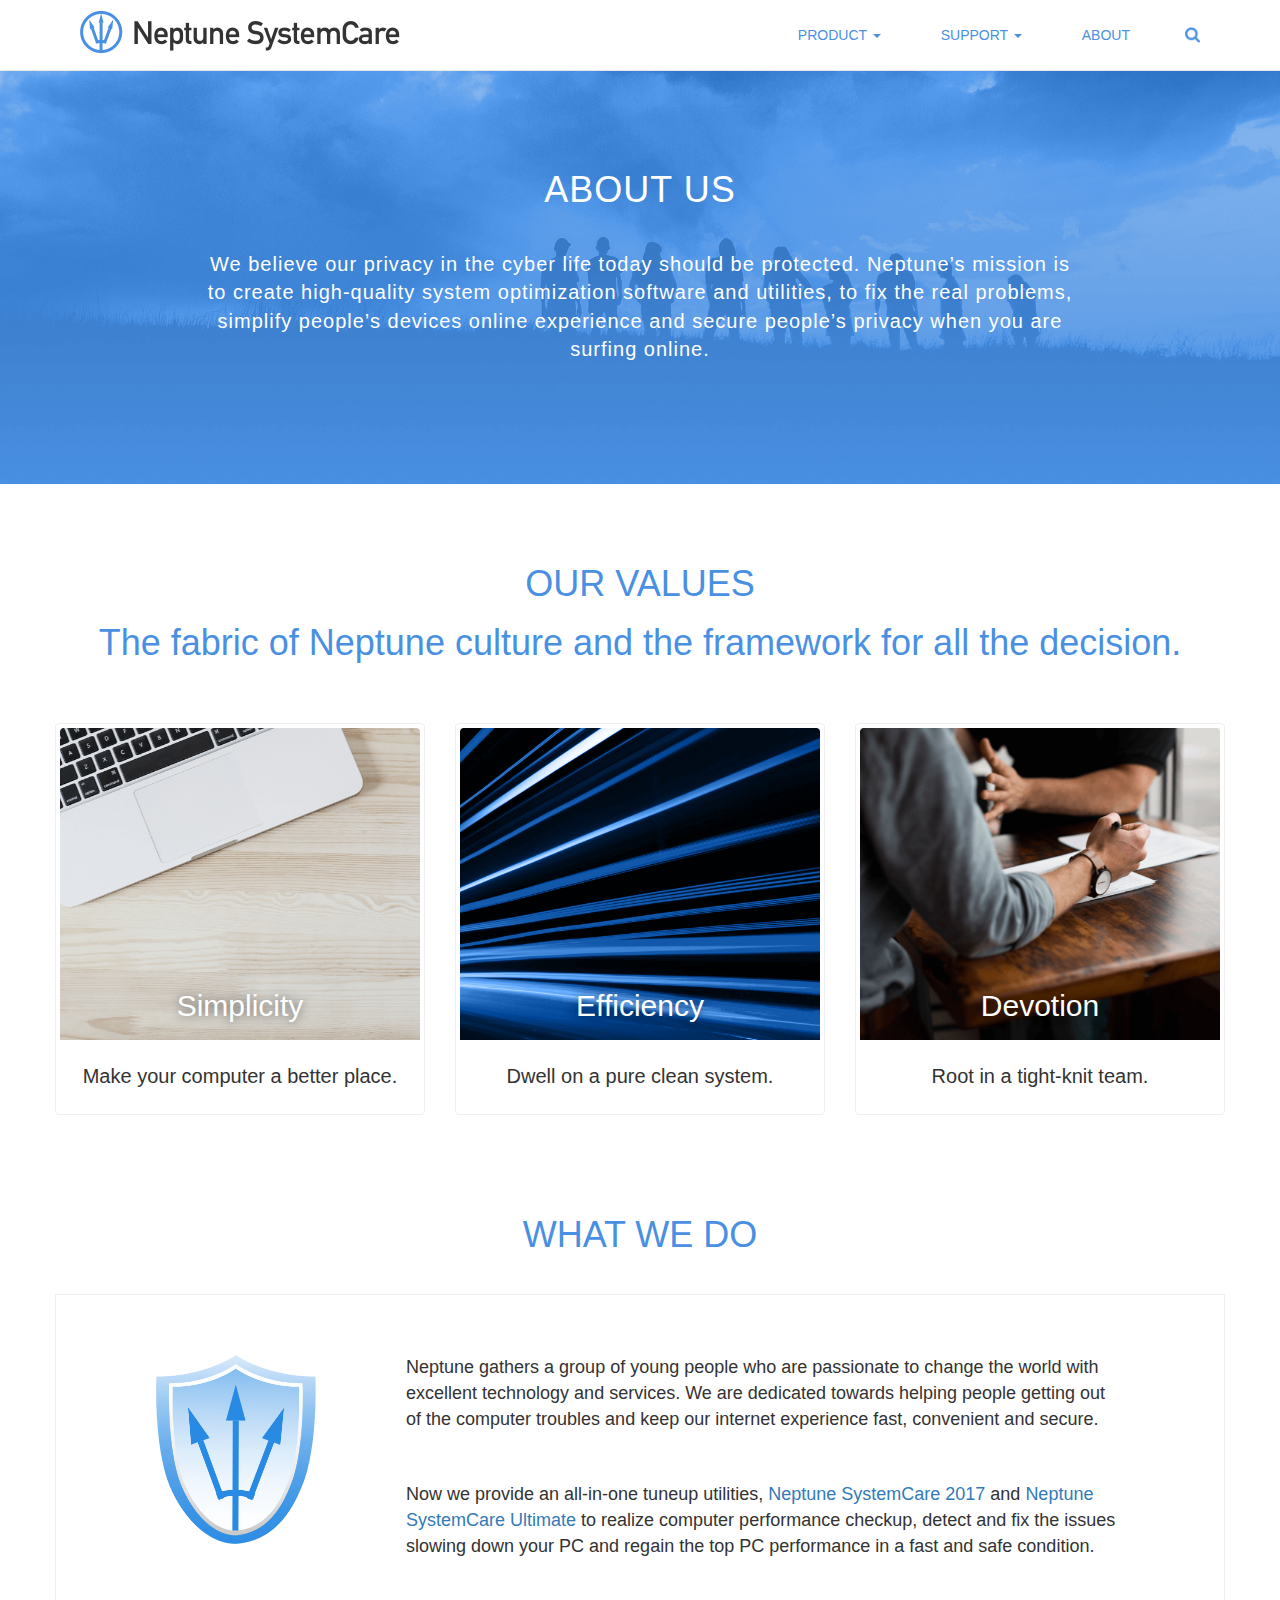
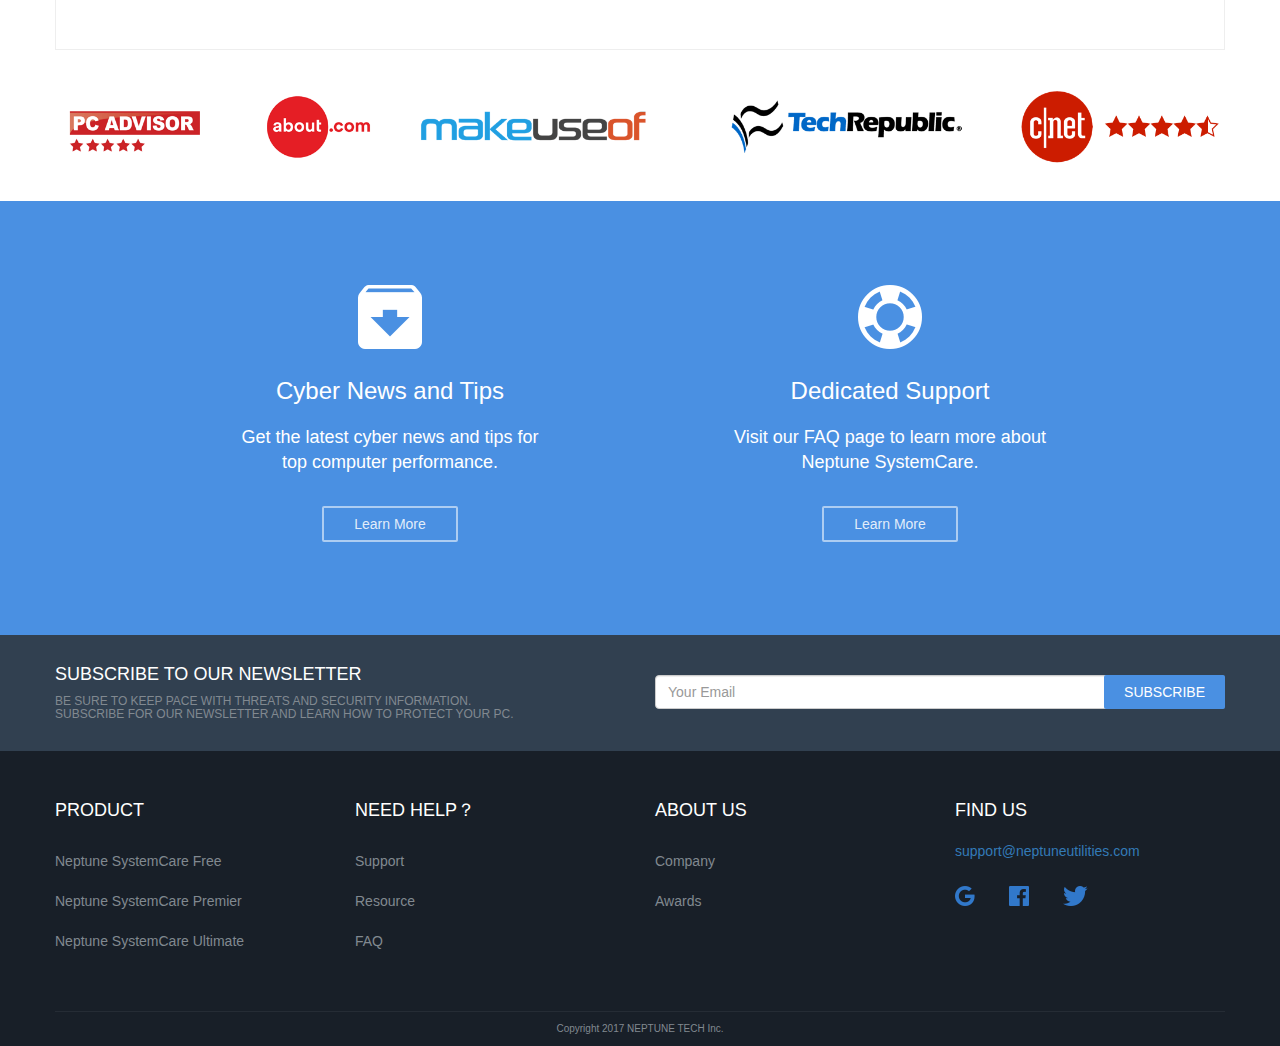
==== commit d0f3a5fa: "nav search" ====
--- a/about.html
+++ b/about.html
@@ -59,7 +59,11 @@
                         </ul>
                     </li>
                     <li><a href="about.html">ABOUT</a></li>
-                    <li><a href="#"><span class="glyphicon glyphicon-search"></span></a></li>
+                    <li id="search">
+                        <form autocomplete="on">
+                            <input id="search-input" name="search" type="text" placeholder="What are you looking for?"><input id="search-submit" value="Search" type="submit" class="glyphicon glyphicon-search">
+                        </form>
+                    </li>
                 </ul>
             </div>
             <!-- /.navbar-collapse -->
--- a/css/main.css
+++ b/css/main.css
@@ -43,7 +43,6 @@
 .container {
     width: 1200px;
 }
-
 .navbar-brand {
     padding: 0 0 0 80px;
 }
@@ -137,7 +136,6 @@
     position: relative;
     display: inline-block;
     padding-left: 30px;
-   
 }
 
 #search-input {
@@ -146,6 +144,7 @@
     padding: 6px 8px;
     font-size: 24px;
     font-weight: lighter;
+    cursor: pointer;
     width: 0;
     opacity: 0;
     background-color: transparent;
@@ -154,17 +153,14 @@
     right: 0;
     transition: all .4s ease-in-out;
     z-index: 3;
-   
 }
 
 #search-input:focus {
-   
     width: 420px;
     background-color: #fff;
     border-bottom: 1px solid #BBB;
     cursor: text;
     opacity: 1;
-    
     transition: all .4s ease-in-out;
     z-index: 1;
 }
@@ -183,8 +179,6 @@
     top: 10px;
     right: 0;
     z-index: 2;
-   
-    
 }
 
 #search-submit:focus {}
